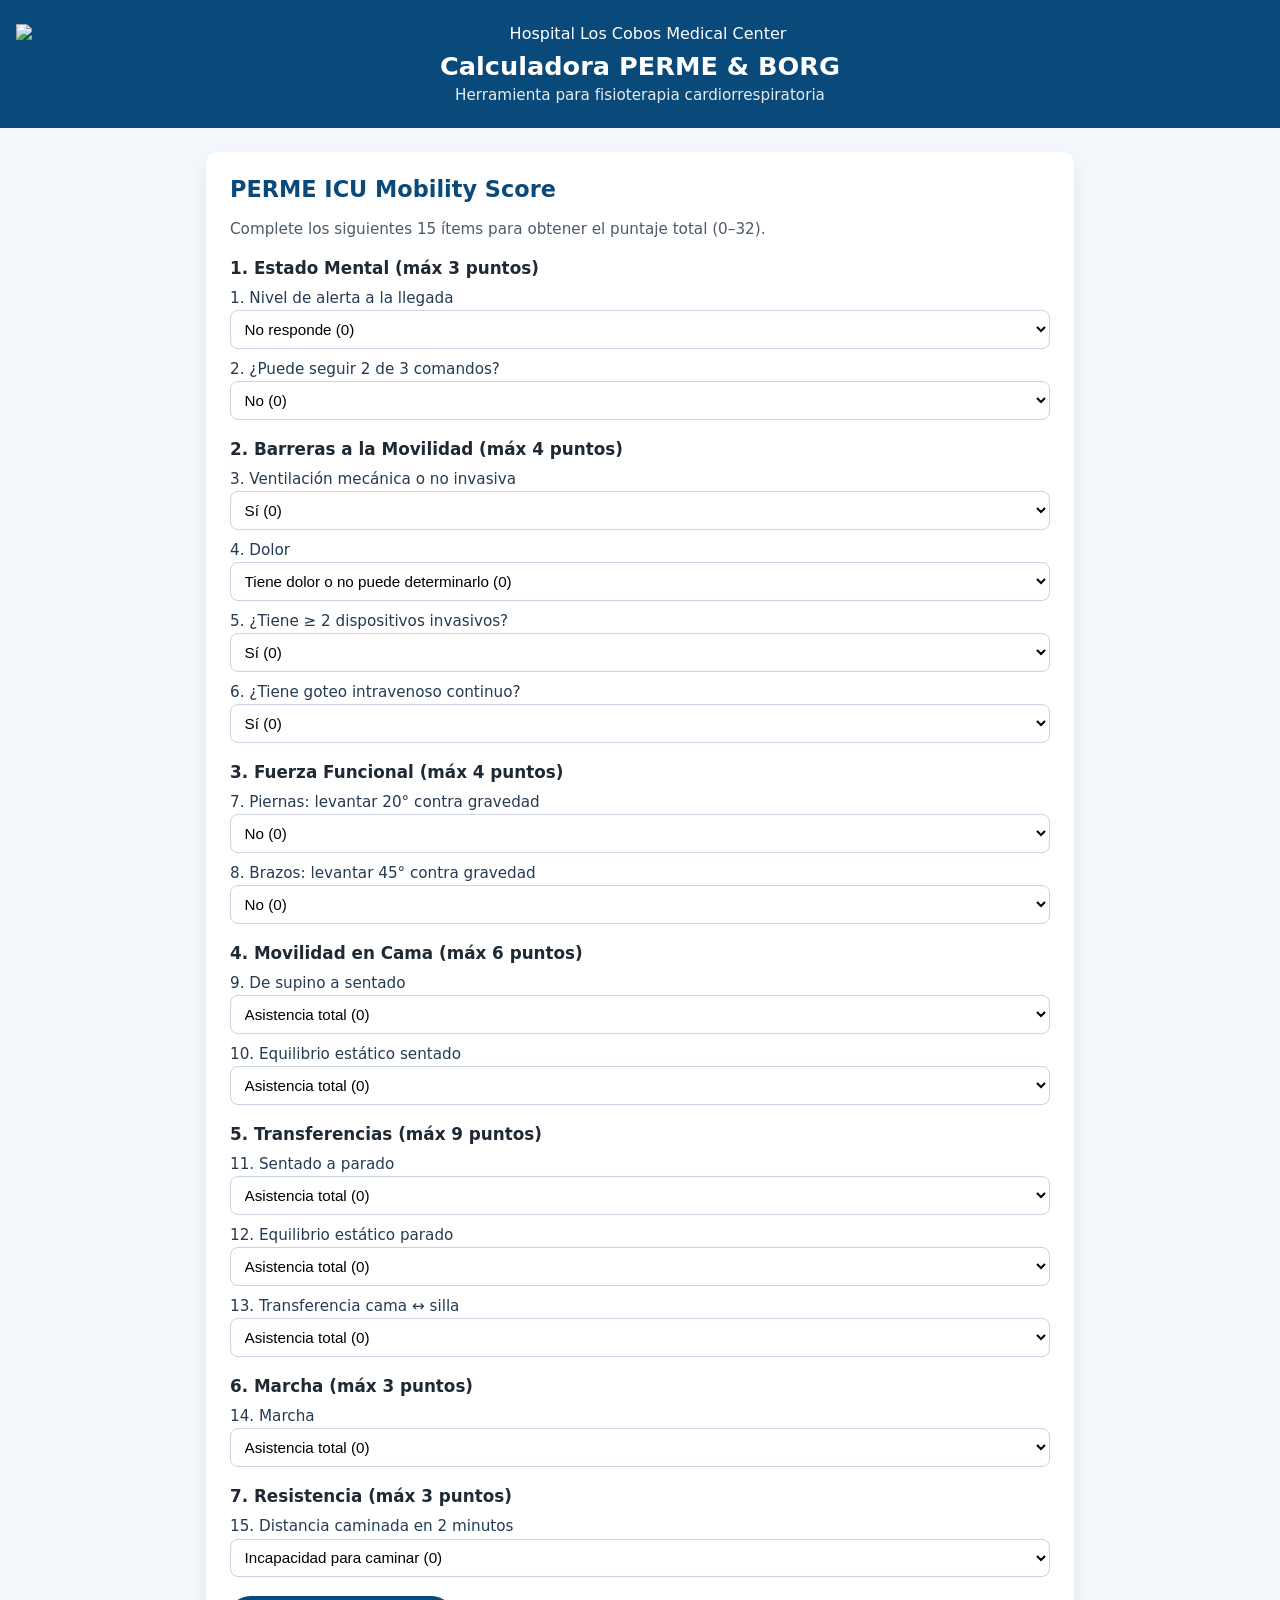
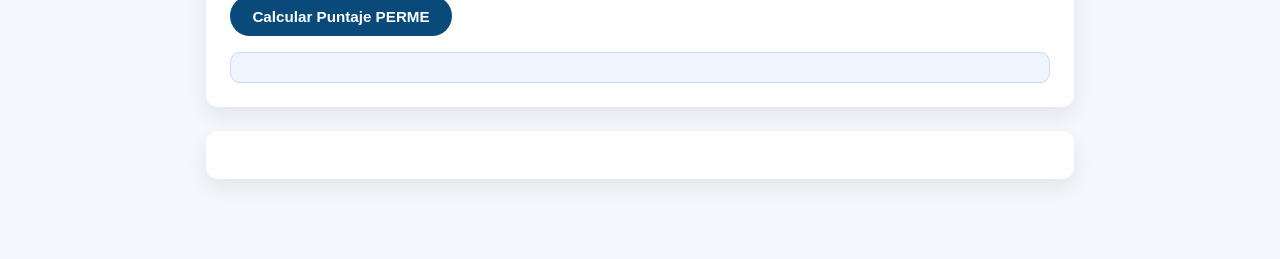
==== index.html @ c7a8db56 "version 2.0 Segundo intento" ====
<!DOCTYPE html>
<html lang="es">
<head>
  <meta charset="UTF-8">
  <meta name="viewport" content="width=device-width, initial-scale=1.0">
  <title>Calculadora PERME & BORG</title>
  <link rel="stylesheet" href="styles.css">
</head>

<body>

  <!-- HEADER -->
  <header class="app-header">
    <img src="assets/hospital-logo.png" alt="Hospital Los Cobos Medical Center" class="logo">
    <h1>Calculadora PERME & BORG</h1>
    <p class="subtitle">Herramienta para fisioterapia cardiorrespiratoria</p>
  </header>

  <!-- CONTENEDOR PRINCIPAL -->
  <main class="container">

    <!-- SECCIÓN PERME -->
    <section id="perme-form" class="form-section">
      <h2>PERME ICU Mobility Score</h2>
      <p class="section-description">
        Complete los siguientes 15 ítems para obtener el puntaje total (0–32).
      </p>

      <!-- ESTADO MENTAL -->
      <h3>1. Estado Mental (máx 3 puntos)</h3>

      <label for="item1">1. Nivel de alerta a la llegada</label>
      <select id="item1" class="perme-item">
        <option value="0">No responde (0)</option>
        <option value="1">Letárgico (1)</option>
        <option value="2">Despierto y alerta (2)</option>
      </select>

      <label for="item2">2. ¿Puede seguir 2 de 3 comandos?</label>
      <select id="item2" class="perme-item">
        <option value="0">No (0)</option>
        <option value="1">Sí (1)</option>
      </select>

      <!-- POTENCIALES BARRERAS -->
      <h3>2. Barreras a la Movilidad (máx 4 puntos)</h3>

      <label for="item3">3. Ventilación mecánica o no invasiva</label>
      <select id="item3" class="perme-item">
        <option value="0">Sí (0)</option>
        <option value="1">No (1)</option>
      </select>

      <label for="item4">4. Dolor</label>
      <select id="item4" class="perme-item">
        <option value="0">Tiene dolor o no puede determinarlo (0)</option>
        <option value="1">Ausencia de dolor (1)</option>
      </select>

      <label for="item5">5. ¿Tiene ≥ 2 dispositivos invasivos?</label>
      <select id="item5" class="perme-item">
        <option value="0">Sí (0)</option>
        <option value="1">No (1)</option>
      </select>

      <label for="item6">6. ¿Tiene goteo intravenoso continuo?</label>
      <select id="item6" class="perme-item">
        <option value="0">Sí (0)</option>
        <option value="1">No (1)</option>
      </select>

      <!-- FUERZA FUNCIONAL -->
      <h3>3. Fuerza Funcional (máx 4 puntos)</h3>

      <label for="item7">7. Piernas: levantar 20° contra gravedad</label>
      <select id="item7" class="perme-item">
        <option value="0">No (0)</option>
        <option value="1">Sí (1)</option>
      </select>

      <label for="item8">8. Brazos: levantar 45° contra gravedad</label>
      <select id="item8" class="perme-item">
        <option value="0">No (0)</option>
        <option value="1">Sí (1)</option>
      </select>

      <!-- MOVILIDAD EN CAMA -->
      <h3>4. Movilidad en Cama (máx 6 puntos)</h3>

      <label for="item9">9. De supino a sentado</label>
      <select id="item9" class="perme-item">
        <option value="0">Asistencia total (0)</option>
        <option value="1">Asistencia máxima (1)</option>
        <option value="2">Asistencia moderada (2)</option>
        <option value="3">Asistencia mínima o supervisión (3)</option>
      </select>

      <label for="item10">10. Equilibrio estático sentado</label>
      <select id="item10" class="perme-item">
        <option value="0">Asistencia total (0)</option>
        <option value="1">Asistencia máxima (1)</option>
        <option value="2">Asistencia moderada (2)</option>
        <option value="3">Asistencia mínima o supervisión (3)</option>
      </select>

      <!-- TRANSFERENCIAS -->
      <h3>5. Transferencias (máx 9 puntos)</h3>

      <label for="item11">11. Sentado a parado</label>
      <select id="item11" class="perme-item">
        <option value="0">Asistencia total (0)</option>
        <option value="1">Asistencia máxima (1)</option>
        <option value="2">Asistencia moderada (2)</option>
        <option value="3">Asistencia mínima o supervisión (3)</option>
      </select>

      <label for="item12">12. Equilibrio estático parado</label>
      <select id="item12" class="perme-item">
        <option value="0">Asistencia total (0)</option>
        <option value="1">Asistencia máxima (1)</option>
        <option value="2">Asistencia moderada (2)</option>
        <option value="3">Asistencia mínima o supervisión (3)</option>
      </select>

      <label for="item13">13. Transferencia cama ↔ silla</label>
      <select id="item13" class="perme-item">
        <option value="0">Asistencia total (0)</option>
        <option value="1">Asistencia máxima (1)</option>
        <option value="2">Asistencia moderada (2)</option>
        <option value="3">Asistencia mínima o supervisión (3)</option>
      </select>

      <!-- MARCHA -->
      <h3>6. Marcha (máx 3 puntos)</h3>

      <label for="item14">14. Marcha</label>
      <select id="item14" class="perme-item">
        <option value="0">Asistencia total (0)</option>
        <option value="1">Asistencia máxima (1)</option>
        <option value="2">Asistencia moderada (2)</option>
        <option value="3">Asistencia mínima o supervisión (3)</option>
      </select>

      <!-- RESISTENCIA -->
      <h3>7. Resistencia (máx 3 puntos)</h3>

      <label for="item15">15. Distancia caminada en 2 minutos</label>
      <select id="item15" class="perme-item">
        <option value="0">Incapacidad para caminar (0)</option>
        <option value="1">1.5 a 15 m (1)</option>
        <option value="2">15 a 30 m (2)</option>
        <option value="3">≥ 30 m (3)</option>
      </select>

      <!-- BOTÓN -->
      <button id="calcular-perme" class="btn-primary">Calcular Puntaje PERME</button>

      <!-- RESULTADO -->
      <div id="resultado-perme" class="resultado"></div>
    </section>

    <!-- FUTURA SECCIÓN BORG -->
    <section id="borg-form" class="form-section"></section>

  </main>

  <script src="script.js"></script>
</body>
</html>
---- styles.css ----
/* =========================
   BASE
   ========================= */

* {
  box-sizing: border-box;
}

body {
  margin: 0;
  font-family: system-ui, -apple-system, BlinkMacSystemFont, "Segoe UI", Roboto, sans-serif;
  background-color: #f4f7fb;
  color: #1f2933;
}

/* =========================
   HEADER
   ========================= */

.app-header {
  background: #0a4a7a;
  color: #ffffff;
  padding: 1.5rem 1rem;
  text-align: center;
}

.app-header .logo {
  max-height: 60px;
  display: block;
  margin: 0 auto 0.5rem;
}

.app-header h1 {
  margin: 0;
  font-size: 1.6rem;
  font-weight: 600;
}

.app-header .subtitle {
  margin: 0.3rem 0 0;
  font-size: 0.95rem;
  opacity: 0.9;
}

/* =========================
   CONTENEDOR PRINCIPAL
   ========================= */

.container {
  max-width: 900px;
  margin: 1.5rem auto;
  padding: 0 1rem 2rem;
}

/* =========================
   SECCIONES DE FORMULARIO
   ========================= */

.form-section {
  background: #ffffff;
  border-radius: 12px;
  padding: 1.5rem;
  margin-bottom: 1.5rem;
  box-shadow: 0 8px 20px rgba(15, 23, 42, 0.08);
}

.form-section h2 {
  margin-top: 0;
  font-size: 1.4rem;
  color: #0a4a7a;
}

.section-description {
  font-size: 0.95rem;
  color: #4b5b6b;
  margin-bottom: 1rem;
}

/* Subtítulos dentro de la sección (bloques de ítems) */
.form-section h3 {
  margin-top: 1.2rem;
  margin-bottom: 0.5rem;
  font-size: 1.05rem;
  color: #1f2933;
}

/* =========================
   LABELS E INPUTS
   ========================= */

label {
  display: block;
  margin-top: 0.7rem;
  margin-bottom: 0.2rem;
  font-size: 0.95rem;
  font-weight: 500;
  color: #243b53;
}

select {
  width: 100%;
  padding: 0.55rem 0.6rem;
  border-radius: 8px;
  border: 1px solid #cbd2e1;
  font-size: 0.95rem;
  background-color: #ffffff;
  transition: border-color 0.2s, box-shadow 0.2s;
}

select:focus {
  outline: none;
  border-color: #0a4a7a;
  box-shadow: 0 0 0 2px rgba(10, 74, 122, 0.15);
}

/* =========================
   BOTONES
   ========================= */

.btn-primary {
  margin-top: 1.2rem;
  padding: 0.7rem 1.4rem;
  border-radius: 999px;
  border: none;
  background: #0a4a7a;
  color: #ffffff;
  font-size: 0.95rem;
  font-weight: 600;
  cursor: pointer;
  display: inline-block;
  transition: background 0.2s, transform 0.1s, box-shadow 0.2s;
}

.btn-primary:hover {
  background: #0c5c98;
  box-shadow: 0 6px 14px rgba(10, 74, 122, 0.35);
}

.btn-primary:active {
  transform: translateY(1px);
  box-shadow: 0 3px 8px rgba(10, 74, 122, 0.35);
}

/* =========================
   RESULTADOS
   ========================= */

.resultado {
  margin-top: 1rem;
  padding: 0.9rem 1rem;
  border-radius: 10px;
  background: #f0f5ff;
  border: 1px solid #c3dafe;
  font-size: 0.95rem;
  color: #1a365d;
}

.resultado h3 {
  margin: 0 0 0.4rem;
  font-size: 1.05rem;
}

/* =========================
   RESPONSIVE
   ========================= */

/* Tablets */
@media (max-width: 768px) {
  .container {
    padding: 0 0.8rem 1.5rem;
  }

  .form-section {
    padding: 1.2rem;
  }

  .app-header h1 {
    font-size: 1.4rem;
  }
}

/* Celulares */
@media (max-width: 480px) {
  .app-header {
    padding: 1.2rem 0.8rem;
  }

  .app-header .logo {
    max-height: 50px;
  }

  .form-section {
    padding: 1rem;
    border-radius: 10px;
  }

  label {
    font-size: 0.9rem;
  }

  select {
    font-size: 0.9rem;
    padding: 0.5rem 0.55rem;
  }

  .btn-primary {
    width: 100%;
    text-align: center;
  }
}
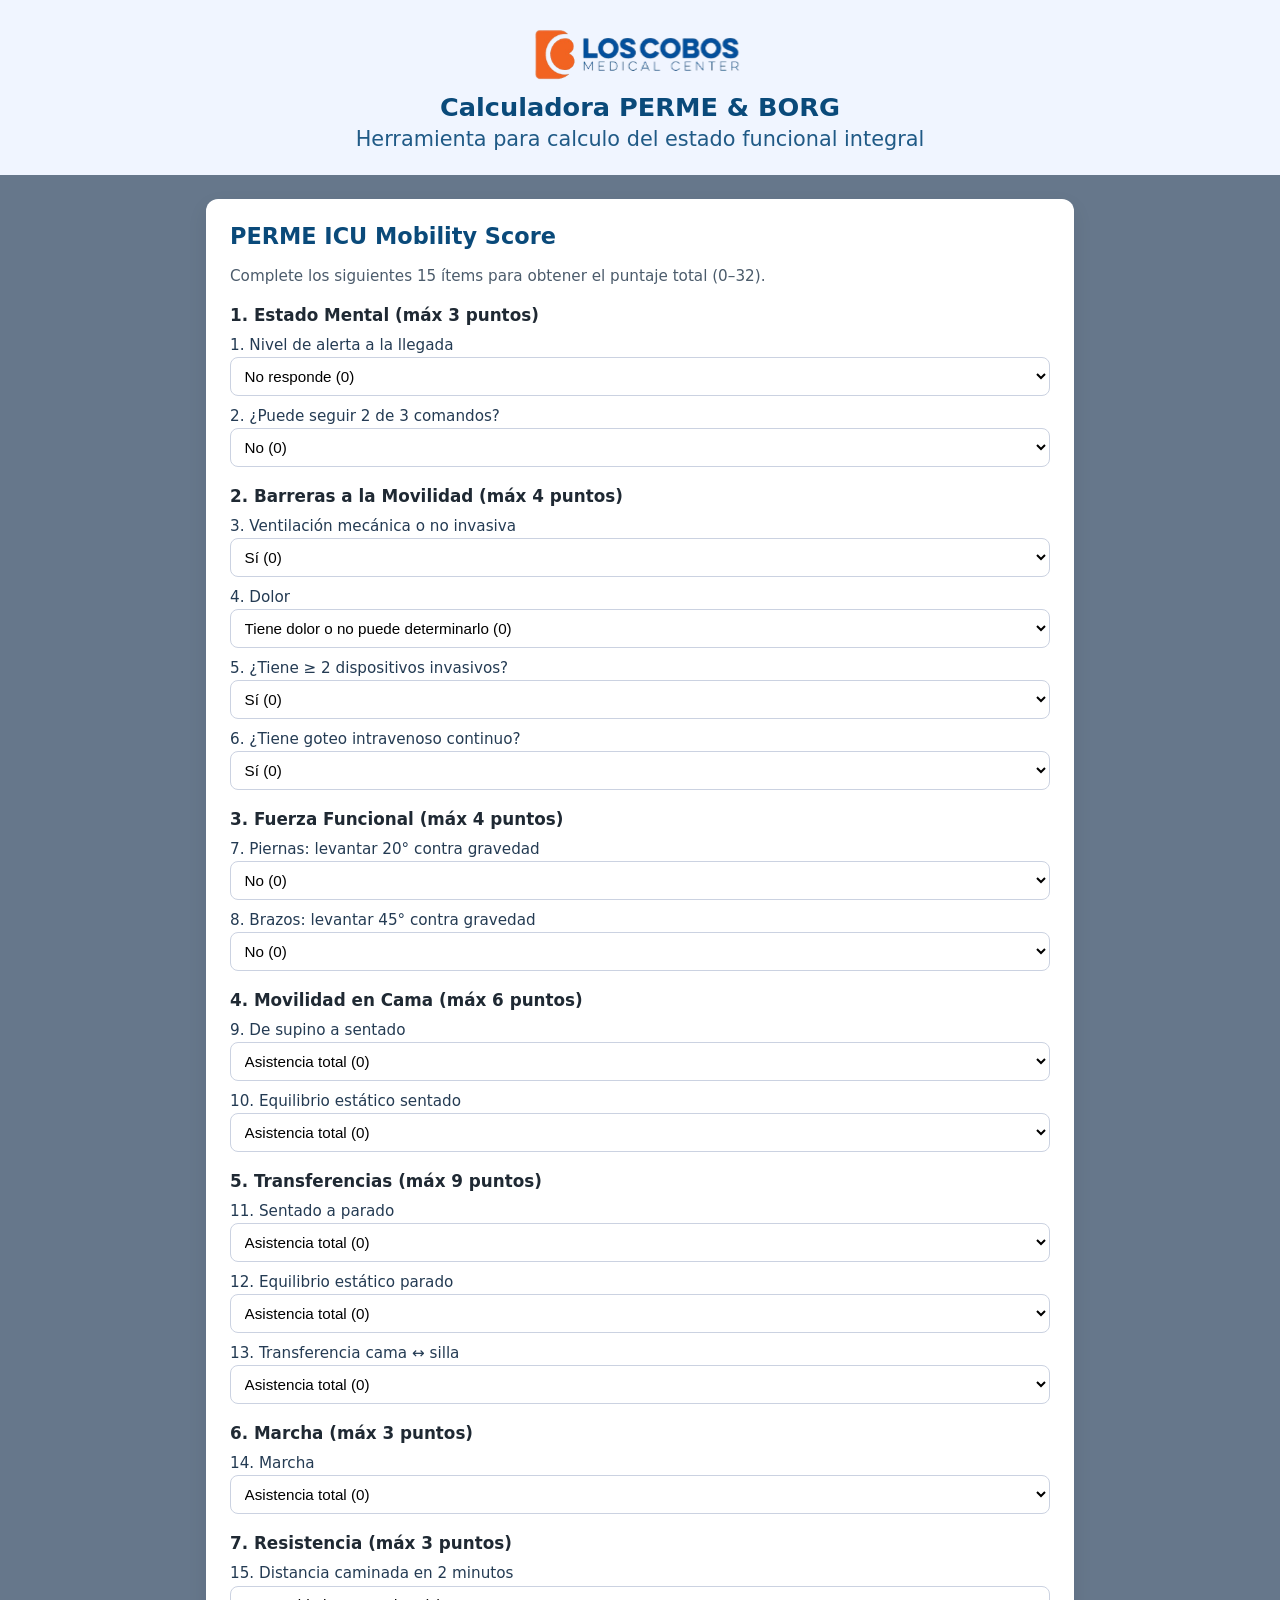
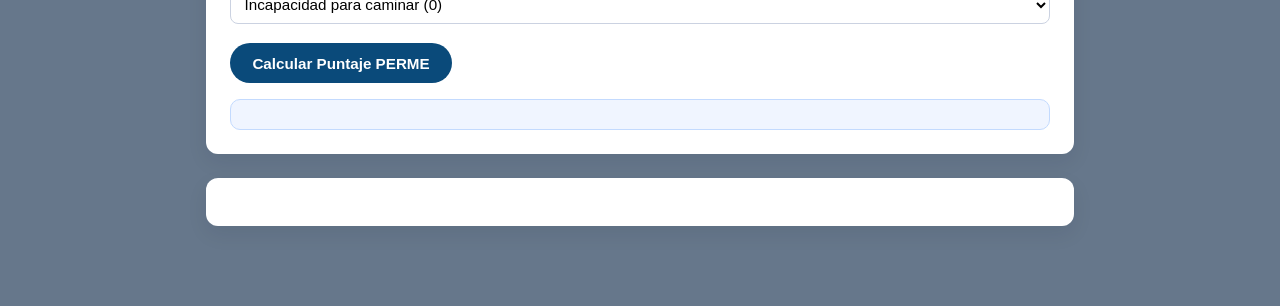
==== commit 4e2fee91: "version 3.0" ====
--- a/index.html
+++ b/index.html
@@ -11,9 +11,9 @@
 
   <!-- HEADER -->
   <header class="app-header">
-    <img src="assets/hospital-logo.png" alt="Hospital Los Cobos Medical Center" class="logo">
+    <img src="assets/los-cobos-logo.svg" alt="Hospital Los Cobos Medical Center" class="logo">
     <h1>Calculadora PERME & BORG</h1>
-    <p class="subtitle">Herramienta para fisioterapia cardiorrespiratoria</p>
+    <p class="subtitle">Herramienta para calculo del estado funcional integral</p>
   </header>
 
   <!-- CONTENEDOR PRINCIPAL -->
--- a/styles.css
+++ b/styles.css
@@ -9,7 +9,7 @@
 body {
   margin: 0;
   font-family: system-ui, -apple-system, BlinkMacSystemFont, "Segoe UI", Roboto, sans-serif;
-  background-color: #f4f7fb;
+  background-color: #66778b;
   color: #1f2933;
 }
 
@@ -18,8 +18,8 @@
    ========================= */
 
 .app-header {
-  background: #0a4a7a;
-  color: #ffffff;
+  background: #f0f5ff;
+  color: #0a4a7a;
   padding: 1.5rem 1rem;
   text-align: center;
 }
@@ -38,7 +38,7 @@
 
 .app-header .subtitle {
   margin: 0.3rem 0 0;
-  font-size: 0.95rem;
+  font-size: 1.3rem;
   opacity: 0.9;
 }
 
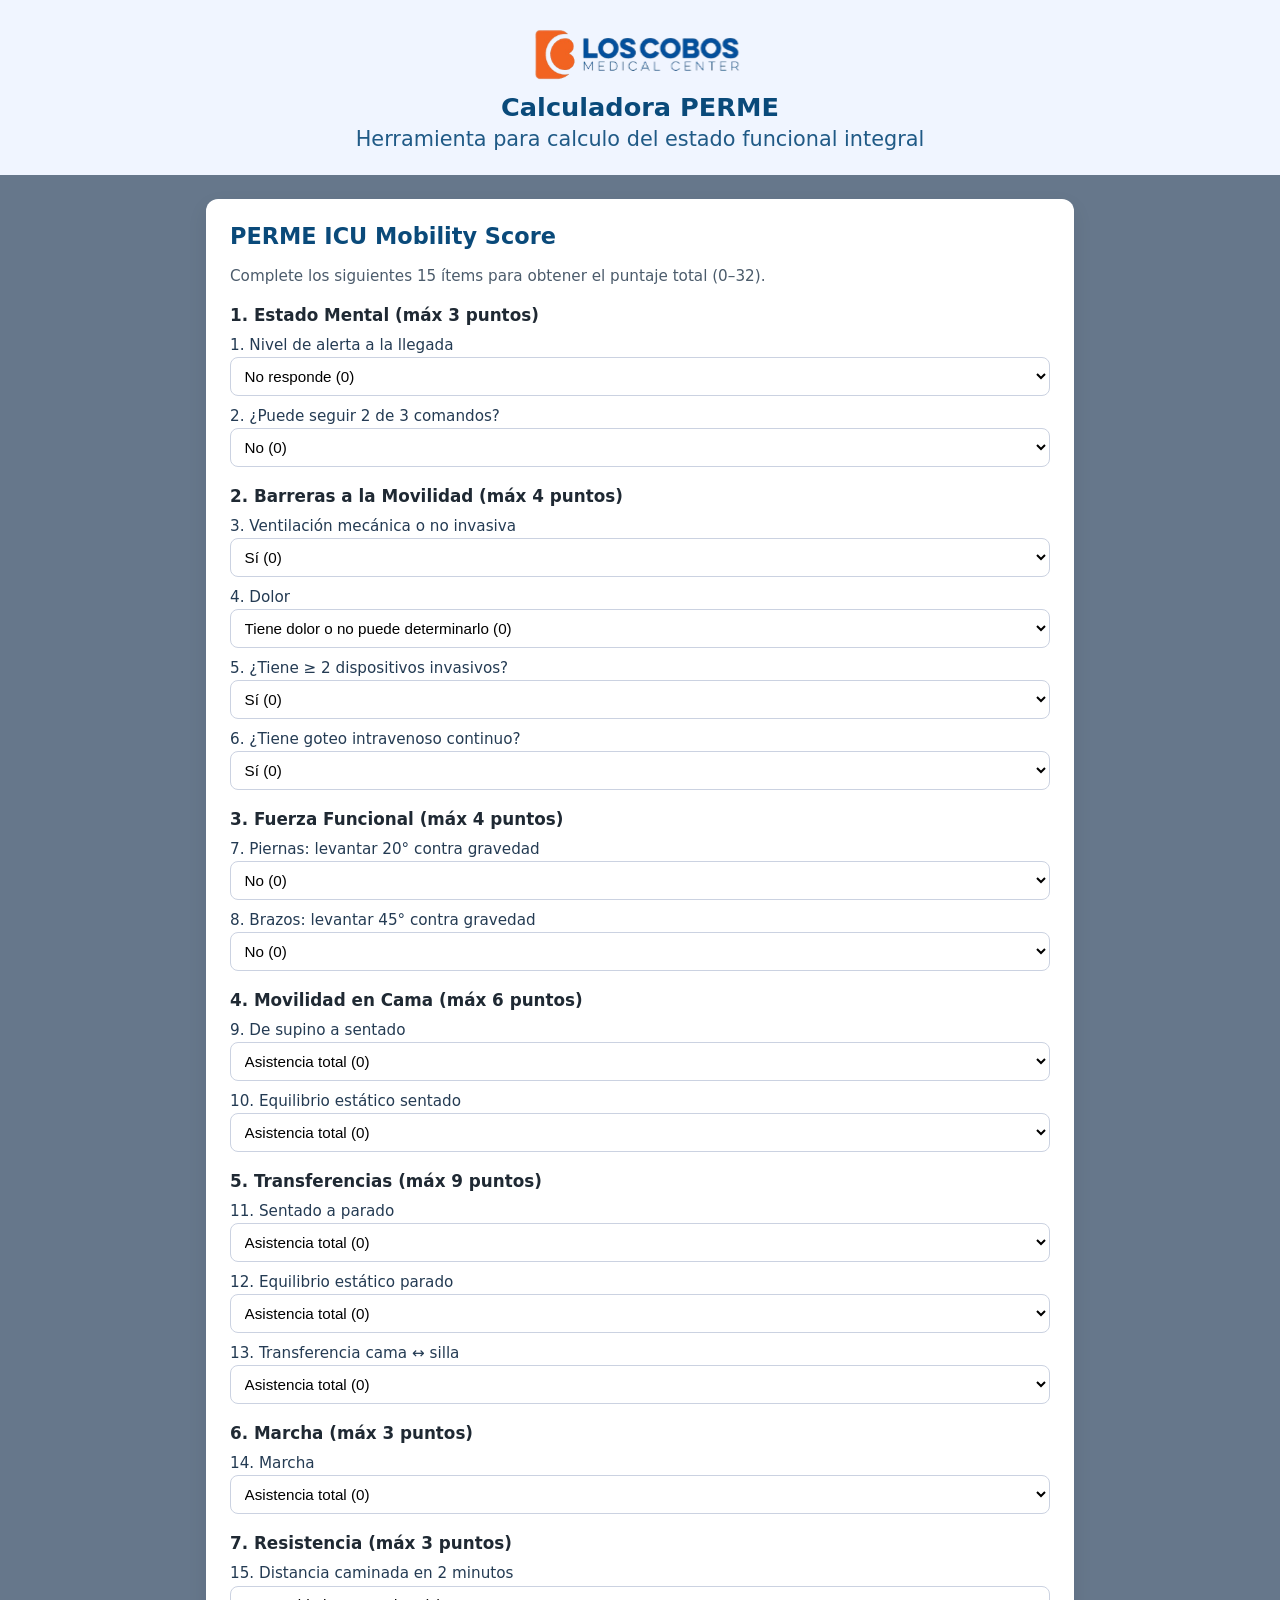
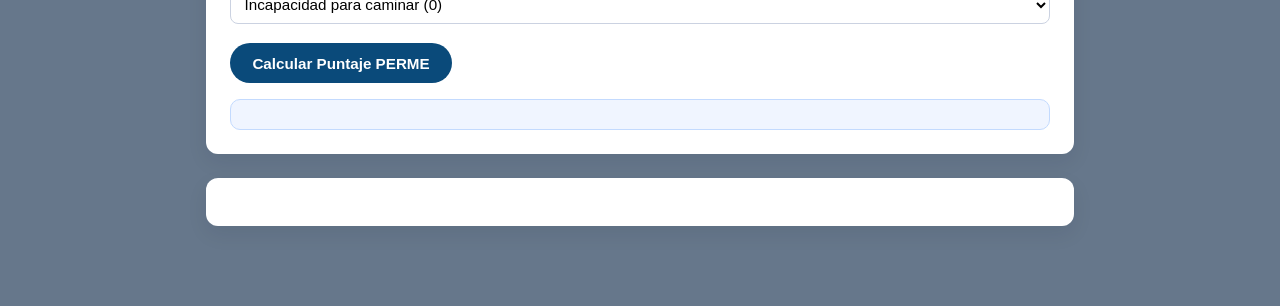
==== commit 2b71fb7e: "Update index.html" ====
--- a/index.html
+++ b/index.html
@@ -3,7 +3,7 @@
 <head>
   <meta charset="UTF-8">
   <meta name="viewport" content="width=device-width, initial-scale=1.0">
-  <title>Calculadora PERME & BORG</title>
+  <title>Calculadora PERME</title>
   <link rel="stylesheet" href="styles.css">
 </head>
 
@@ -12,7 +12,7 @@
   <!-- HEADER -->
   <header class="app-header">
     <img src="assets/los-cobos-logo.svg" alt="Hospital Los Cobos Medical Center" class="logo">
-    <h1>Calculadora PERME & BORG</h1>
+    <h1>Calculadora PERME</h1>
     <p class="subtitle">Herramienta para calculo del estado funcional integral</p>
   </header>
 
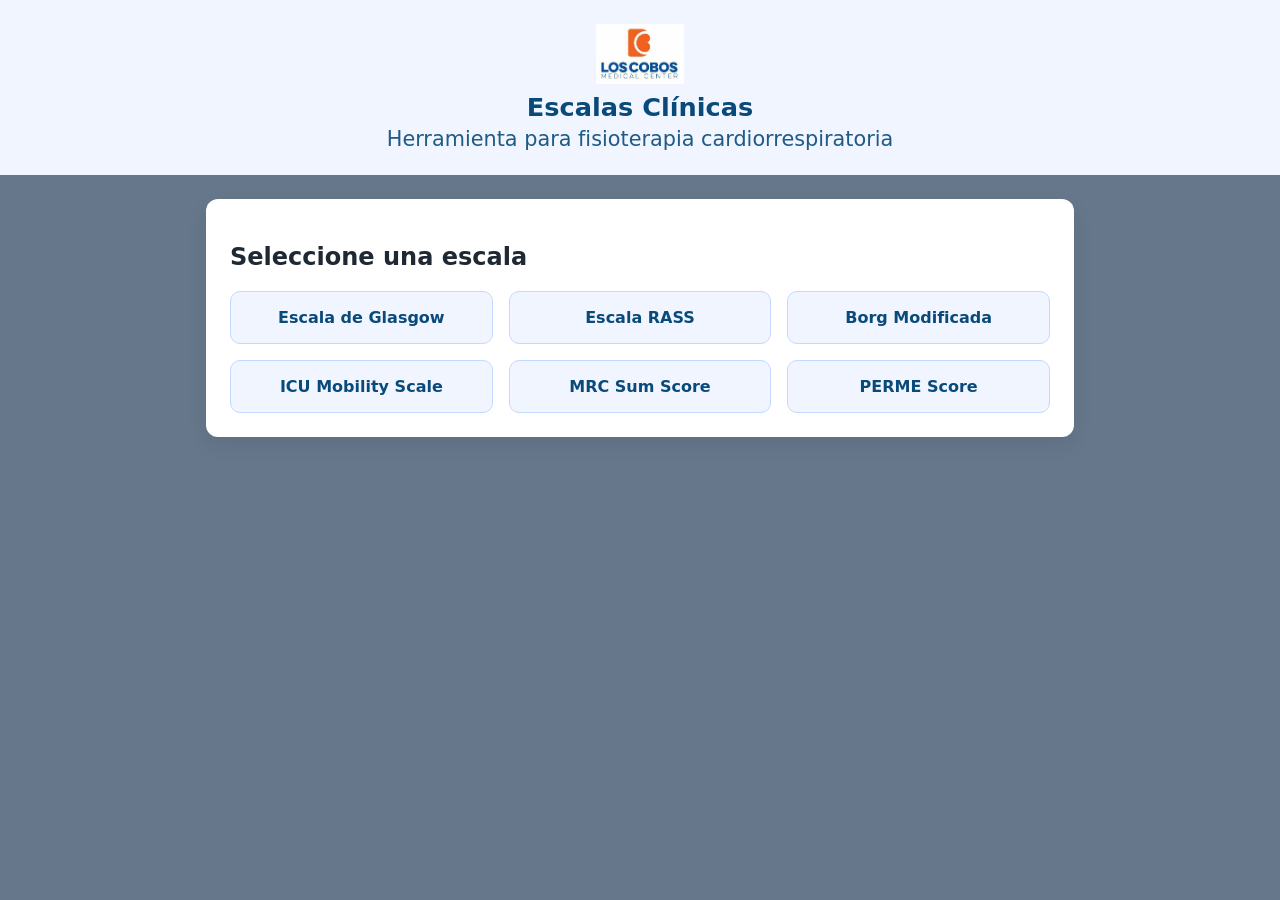
==== commit 7523b7d2: "nuevas_escalas_y_pagina_inicio" ====
--- a/index.html
+++ b/index.html
@@ -3,164 +3,34 @@
 <head>
   <meta charset="UTF-8">
   <meta name="viewport" content="width=device-width, initial-scale=1.0">
-  <title>Calculadora PERME</title>
-  <link rel="stylesheet" href="styles.css">
+  <title>Escalas Clínicas</title>
+
+  <!-- ✔ Aquí está la línea que faltaba -->
+  <link rel="stylesheet" href="styles.css?v=1">
 </head>
 
 <body>
 
-  <!-- HEADER -->
   <header class="app-header">
-    <img src="assets/los-cobos-logo.svg" alt="Hospital Los Cobos Medical Center" class="logo">
-    <h1>Calculadora PERME</h1>
-    <p class="subtitle">Herramienta para calculo del estado funcional integral</p>
+    <img src="assets/hospital-logo.png" alt="Hospital Los Cobos Medical Center" class="logo">
+    <h1>Escalas Clínicas</h1>
+    <p class="subtitle">Herramienta para fisioterapia cardiorrespiratoria</p>
   </header>
 
-  <!-- CONTENEDOR PRINCIPAL -->
   <main class="container">
 
-    <!-- SECCIÓN PERME -->
-    <section id="perme-form" class="form-section">
-      <h2>PERME ICU Mobility Score</h2>
-      <p class="section-description">
-        Complete los siguientes 15 ítems para obtener el puntaje total (0–32).
-      </p>
+    <section class="menu-section">
+      <h2>Seleccione una escala</h2>
 
-      <!-- ESTADO MENTAL -->
-      <h3>1. Estado Mental (máx 3 puntos)</h3>
-
-      <label for="item1">1. Nivel de alerta a la llegada</label>
-      <select id="item1" class="perme-item">
-        <option value="0">No responde (0)</option>
-        <option value="1">Letárgico (1)</option>
-        <option value="2">Despierto y alerta (2)</option>
-      </select>
-
-      <label for="item2">2. ¿Puede seguir 2 de 3 comandos?</label>
-      <select id="item2" class="perme-item">
-        <option value="0">No (0)</option>
-        <option value="1">Sí (1)</option>
-      </select>
-
-      <!-- POTENCIALES BARRERAS -->
-      <h3>2. Barreras a la Movilidad (máx 4 puntos)</h3>
-
-      <label for="item3">3. Ventilación mecánica o no invasiva</label>
-      <select id="item3" class="perme-item">
-        <option value="0">Sí (0)</option>
-        <option value="1">No (1)</option>
-      </select>
-
-      <label for="item4">4. Dolor</label>
-      <select id="item4" class="perme-item">
-        <option value="0">Tiene dolor o no puede determinarlo (0)</option>
-        <option value="1">Ausencia de dolor (1)</option>
-      </select>
-
-      <label for="item5">5. ¿Tiene ≥ 2 dispositivos invasivos?</label>
-      <select id="item5" class="perme-item">
-        <option value="0">Sí (0)</option>
-        <option value="1">No (1)</option>
-      </select>
-
-      <label for="item6">6. ¿Tiene goteo intravenoso continuo?</label>
-      <select id="item6" class="perme-item">
-        <option value="0">Sí (0)</option>
-        <option value="1">No (1)</option>
-      </select>
-
-      <!-- FUERZA FUNCIONAL -->
-      <h3>3. Fuerza Funcional (máx 4 puntos)</h3>
-
-      <label for="item7">7. Piernas: levantar 20° contra gravedad</label>
-      <select id="item7" class="perme-item">
-        <option value="0">No (0)</option>
-        <option value="1">Sí (1)</option>
-      </select>
-
-      <label for="item8">8. Brazos: levantar 45° contra gravedad</label>
-      <select id="item8" class="perme-item">
-        <option value="0">No (0)</option>
-        <option value="1">Sí (1)</option>
-      </select>
-
-      <!-- MOVILIDAD EN CAMA -->
-      <h3>4. Movilidad en Cama (máx 6 puntos)</h3>
-
-      <label for="item9">9. De supino a sentado</label>
-      <select id="item9" class="perme-item">
-        <option value="0">Asistencia total (0)</option>
-        <option value="1">Asistencia máxima (1)</option>
-        <option value="2">Asistencia moderada (2)</option>
-        <option value="3">Asistencia mínima o supervisión (3)</option>
-      </select>
-
-      <label for="item10">10. Equilibrio estático sentado</label>
-      <select id="item10" class="perme-item">
-        <option value="0">Asistencia total (0)</option>
-        <option value="1">Asistencia máxima (1)</option>
-        <option value="2">Asistencia moderada (2)</option>
-        <option value="3">Asistencia mínima o supervisión (3)</option>
-      </select>
-
-      <!-- TRANSFERENCIAS -->
-      <h3>5. Transferencias (máx 9 puntos)</h3>
-
-      <label for="item11">11. Sentado a parado</label>
-      <select id="item11" class="perme-item">
-        <option value="0">Asistencia total (0)</option>
-        <option value="1">Asistencia máxima (1)</option>
-        <option value="2">Asistencia moderada (2)</option>
-        <option value="3">Asistencia mínima o supervisión (3)</option>
-      </select>
-
-      <label for="item12">12. Equilibrio estático parado</label>
-      <select id="item12" class="perme-item">
-        <option value="0">Asistencia total (0)</option>
-        <option value="1">Asistencia máxima (1)</option>
-        <option value="2">Asistencia moderada (2)</option>
-        <option value="3">Asistencia mínima o supervisión (3)</option>
-      </select>
-
-      <label for="item13">13. Transferencia cama ↔ silla</label>
-      <select id="item13" class="perme-item">
-        <option value="0">Asistencia total (0)</option>
-        <option value="1">Asistencia máxima (1)</option>
-        <option value="2">Asistencia moderada (2)</option>
-        <option value="3">Asistencia mínima o supervisión (3)</option>
-      </select>
-
-      <!-- MARCHA -->
-      <h3>6. Marcha (máx 3 puntos)</h3>
-
-      <label for="item14">14. Marcha</label>
-      <select id="item14" class="perme-item">
-        <option value="0">Asistencia total (0)</option>
-        <option value="1">Asistencia máxima (1)</option>
-        <option value="2">Asistencia moderada (2)</option>
-        <option value="3">Asistencia mínima o supervisión (3)</option>
-      </select>
-
-      <!-- RESISTENCIA -->
-      <h3>7. Resistencia (máx 3 puntos)</h3>
-
-      <label for="item15">15. Distancia caminada en 2 minutos</label>
-      <select id="item15" class="perme-item">
-        <option value="0">Incapacidad para caminar (0)</option>
-        <option value="1">1.5 a 15 m (1)</option>
-        <option value="2">15 a 30 m (2)</option>
-        <option value="3">≥ 30 m (3)</option>
-      </select>
-
-      <!-- BOTÓN -->
-      <button id="calcular-perme" class="btn-primary">Calcular Puntaje PERME</button>
-
-      <!-- RESULTADO -->
-      <div id="resultado-perme" class="resultado"></div>
+      <div class="menu-grid">
+        <a href="glasgow.html" class="menu-item">Escala de Glasgow</a>
+        <a href="rass.html" class="menu-item">Escala RASS</a>
+        <a href="borg.html" class="menu-item">Borg Modificada</a>
+        <a href="ims.html" class="menu-item">ICU Mobility Scale</a>
+        <a href="mrc.html" class="menu-item">MRC Sum Score</a>
+        <a href="perme.html" class="menu-item">PERME Score</a>
+      </div>
     </section>
-
-    <!-- FUTURA SECCIÓN BORG -->
-    <section id="borg-form" class="form-section"></section>
 
   </main>
 
--- a/styles.css
+++ b/styles.css
@@ -1,3 +1,40 @@
+/* =========================
+   PAGINA PRINCIPAL
+   ========================= */
+
+.menu-section {
+  background: #ffffff;
+  padding: 1.5rem;
+  border-radius: 12px;
+  box-shadow: 0 8px 20px rgba(15, 23, 42, 0.08);
+  margin-bottom: 2rem;
+}
+
+.menu-grid {
+  display: grid;
+  grid-template-columns: repeat(auto-fit, minmax(220px, 1fr));
+  gap: 1rem;
+}
+
+.menu-item {
+  display: block;
+  padding: 1rem;
+  background: #f0f5ff;
+  border-radius: 10px;
+  text-align: center;
+  font-weight: 600;
+  color: #0a4a7a;
+  text-decoration: none;
+  border: 1px solid #c3dafe;
+  transition: 0.2s;
+}
+
+.menu-item:hover {
+  background: #dce8ff;
+}
+
+
+
 /* =========================
    BASE
    ========================= */
@@ -208,3 +245,14 @@
     text-align: center;
   }
 }
+
+/* =========================
+   Doble columna MRC
+   ========================= */
+.mrc-grid {
+  display: grid;
+  grid-template-columns: 1.6fr 0.7fr 0.7fr;
+  gap: 0.8rem 1rem;
+  align-items: center;
+}
+
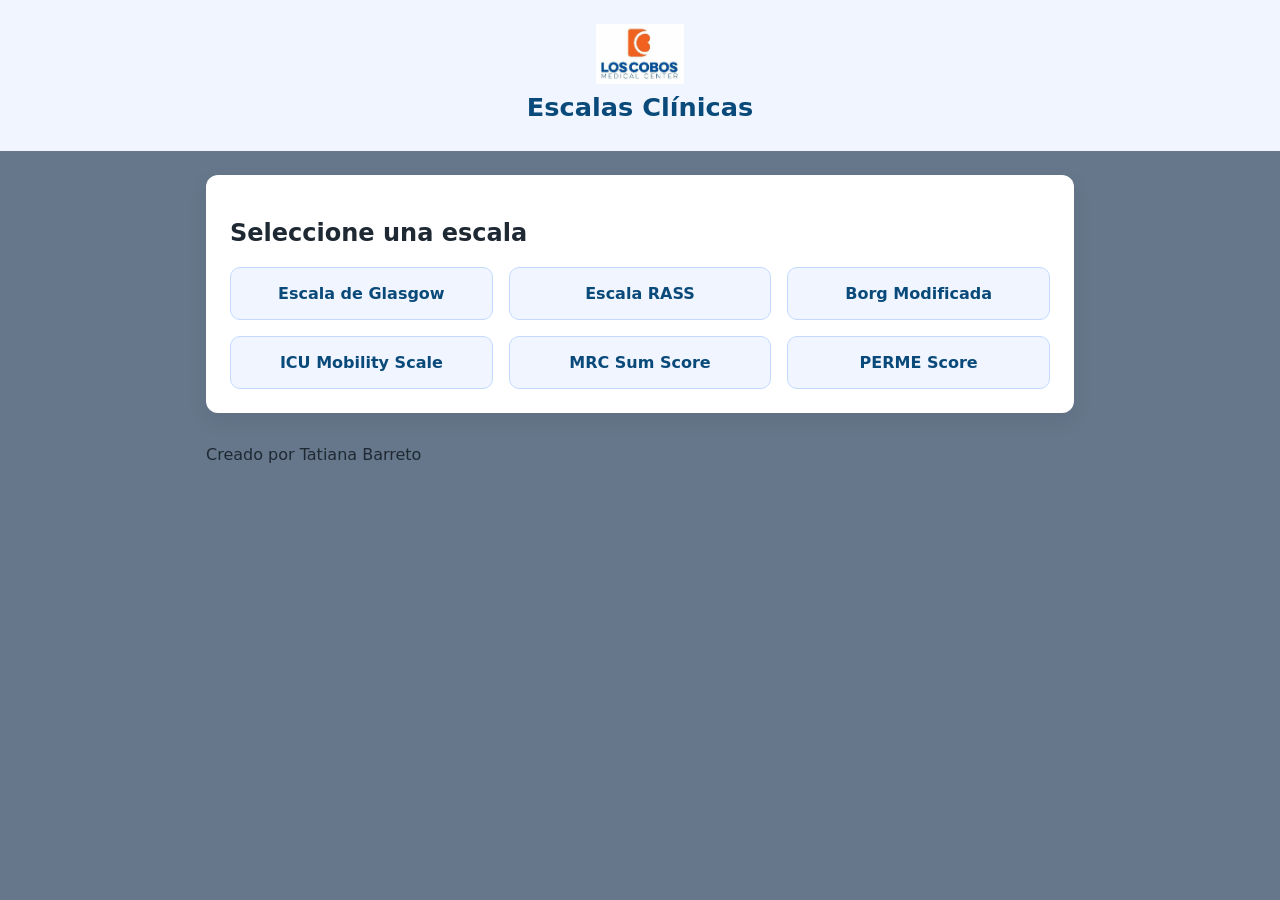
==== commit 621b72b9: "nombre_tatiana_barreto" ====
--- a/index.html
+++ b/index.html
@@ -14,7 +14,7 @@
   <header class="app-header">
     <img src="assets/hospital-logo.png" alt="Hospital Los Cobos Medical Center" class="logo">
     <h1>Escalas Clínicas</h1>
-    <p class="subtitle">Herramienta para fisioterapia cardiorrespiratoria</p>
+    <p class="subtitle"></p>
   </header>
 
   <main class="container">
@@ -31,7 +31,11 @@
         <a href="perme.html" class="menu-item">PERME Score</a>
       </div>
     </section>
-
+    
+<!-- CRÉDITOS -->
+<footer class="creditos">
+  Creado por Tatiana Barreto
+</footer>
   </main>
 
   <script src="script.js"></script>
